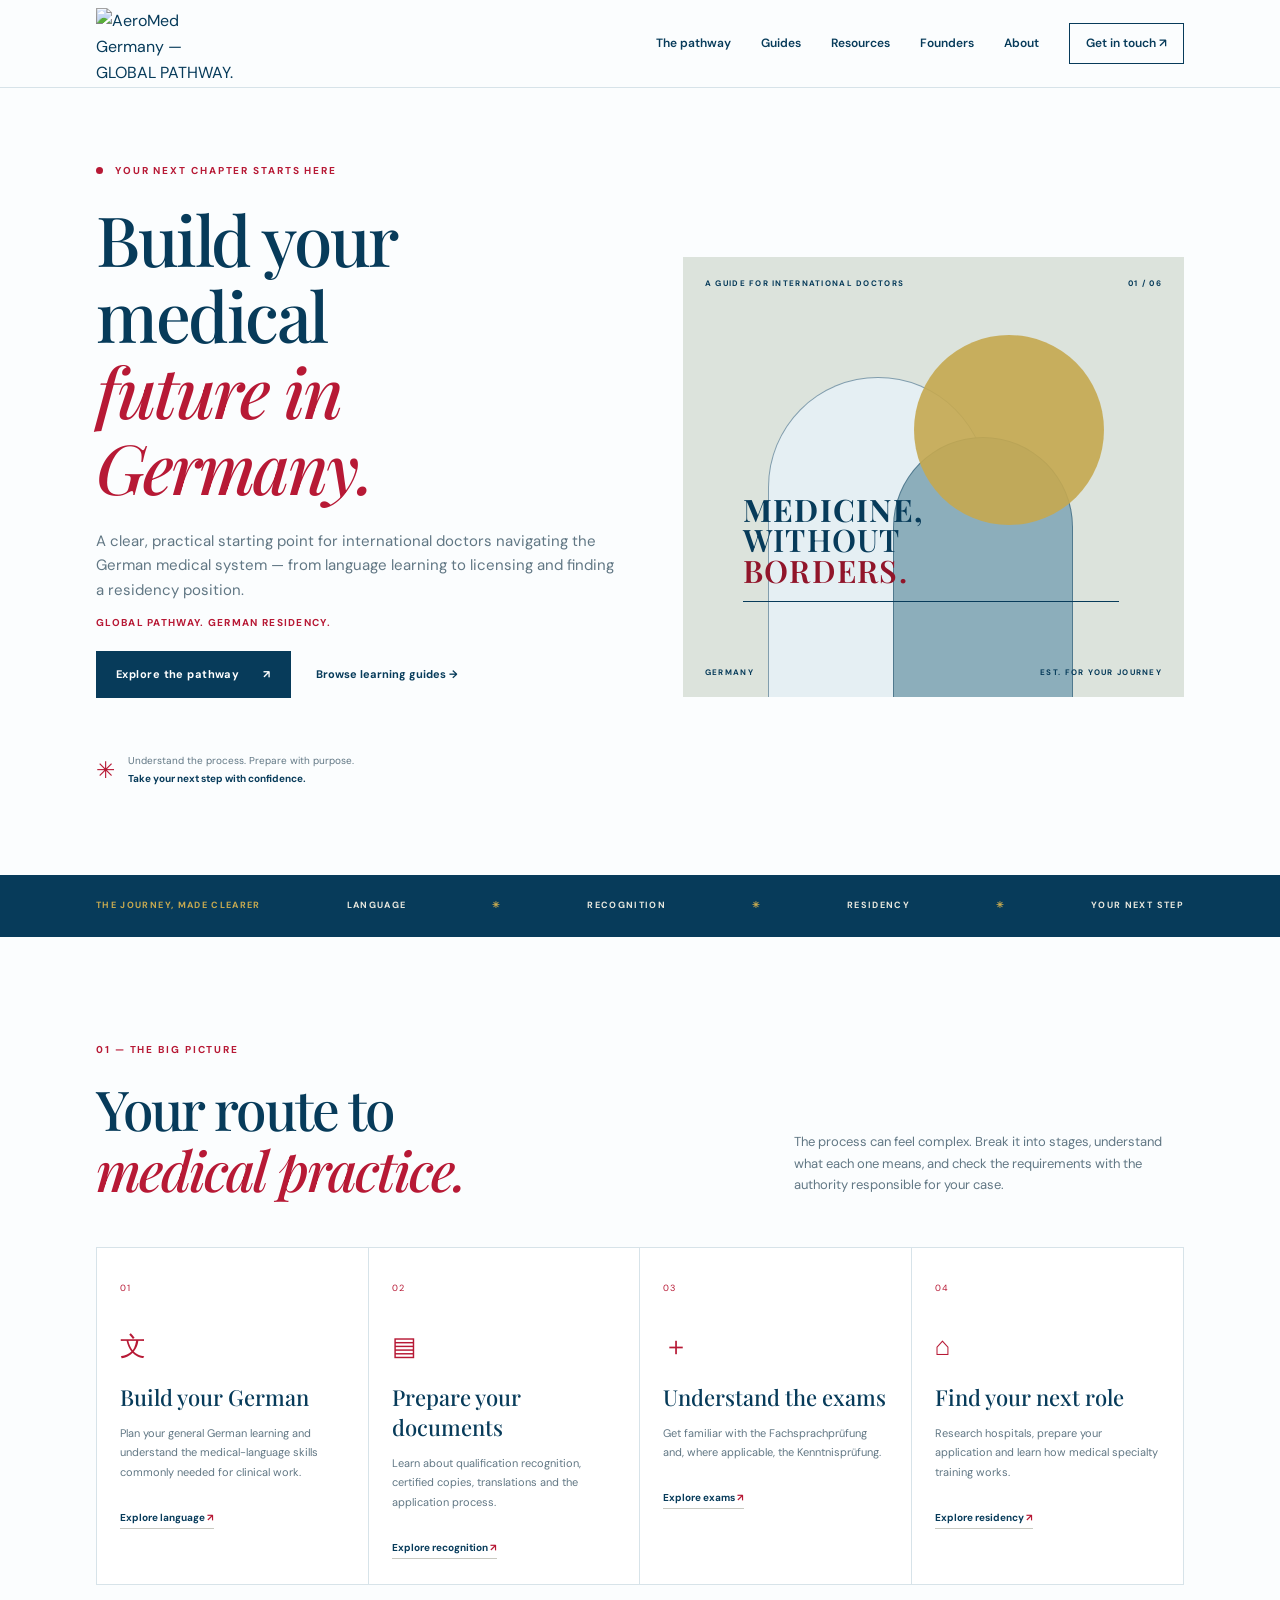
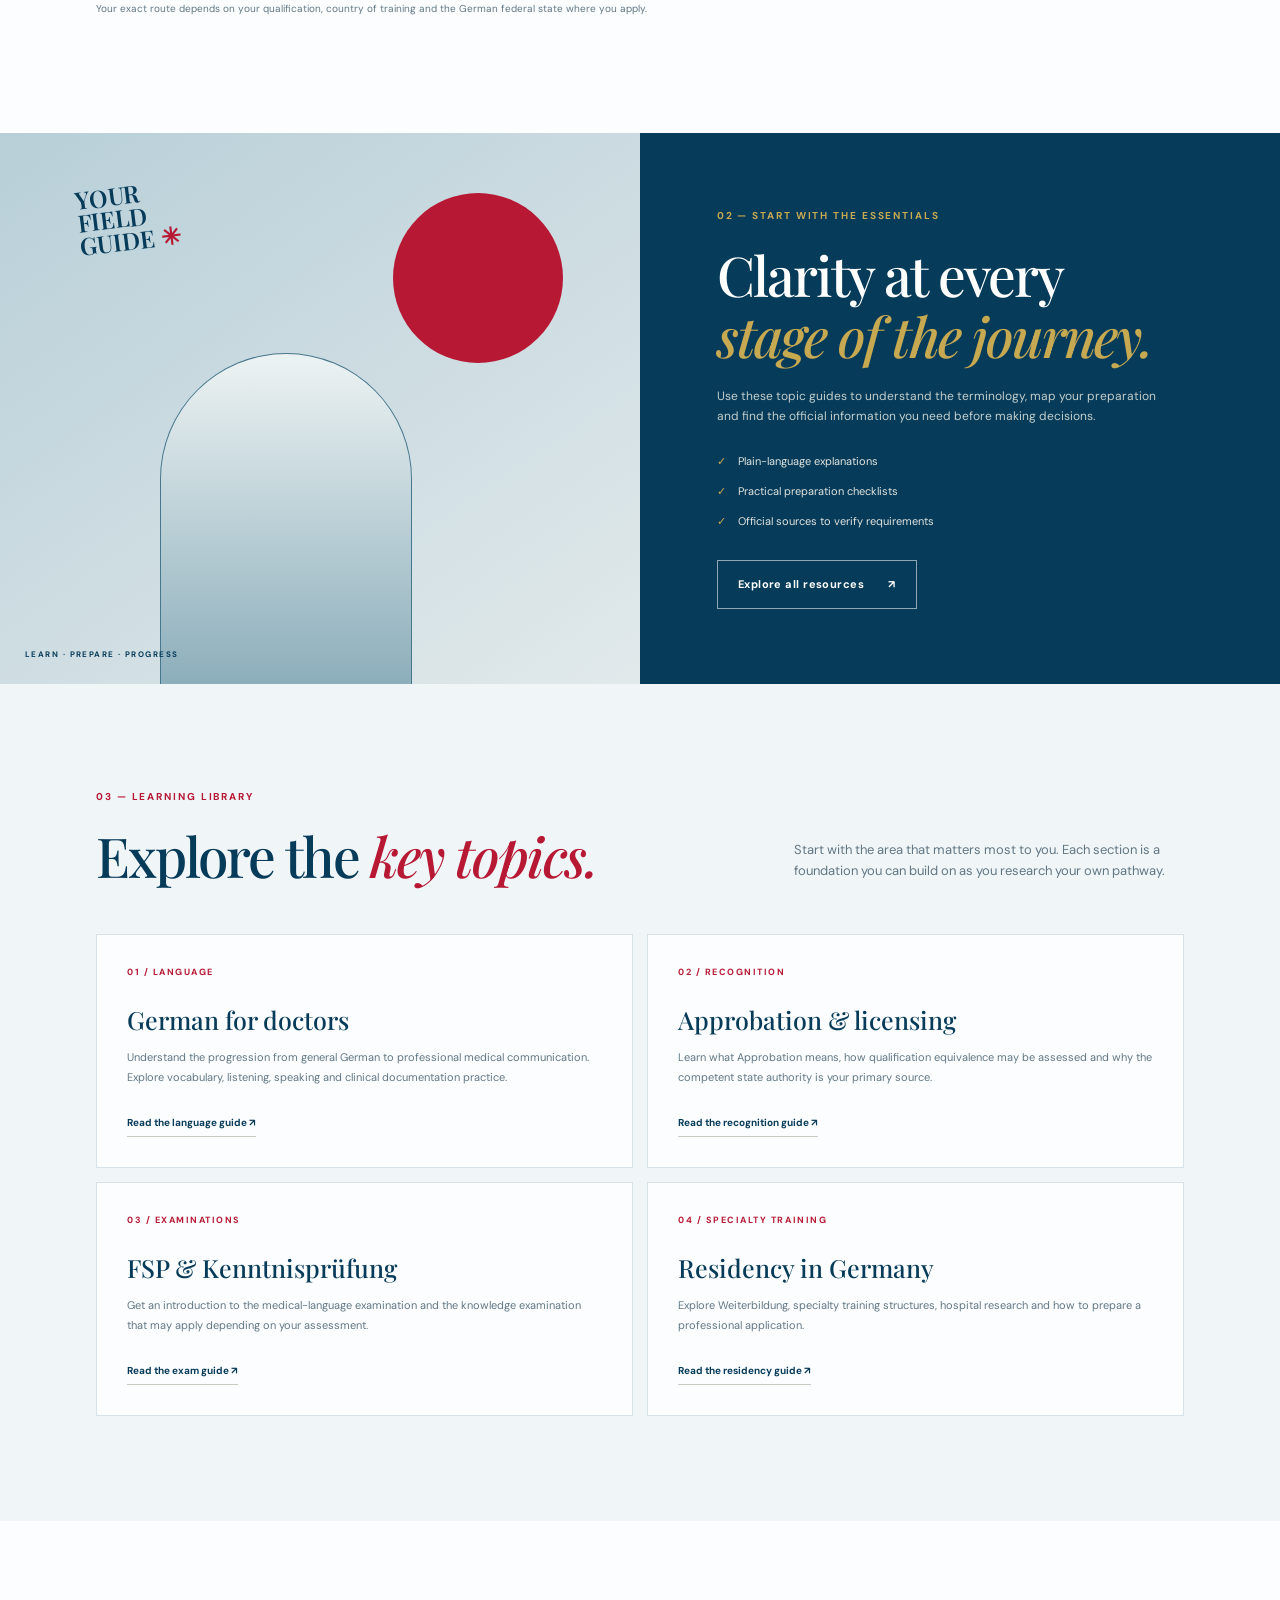
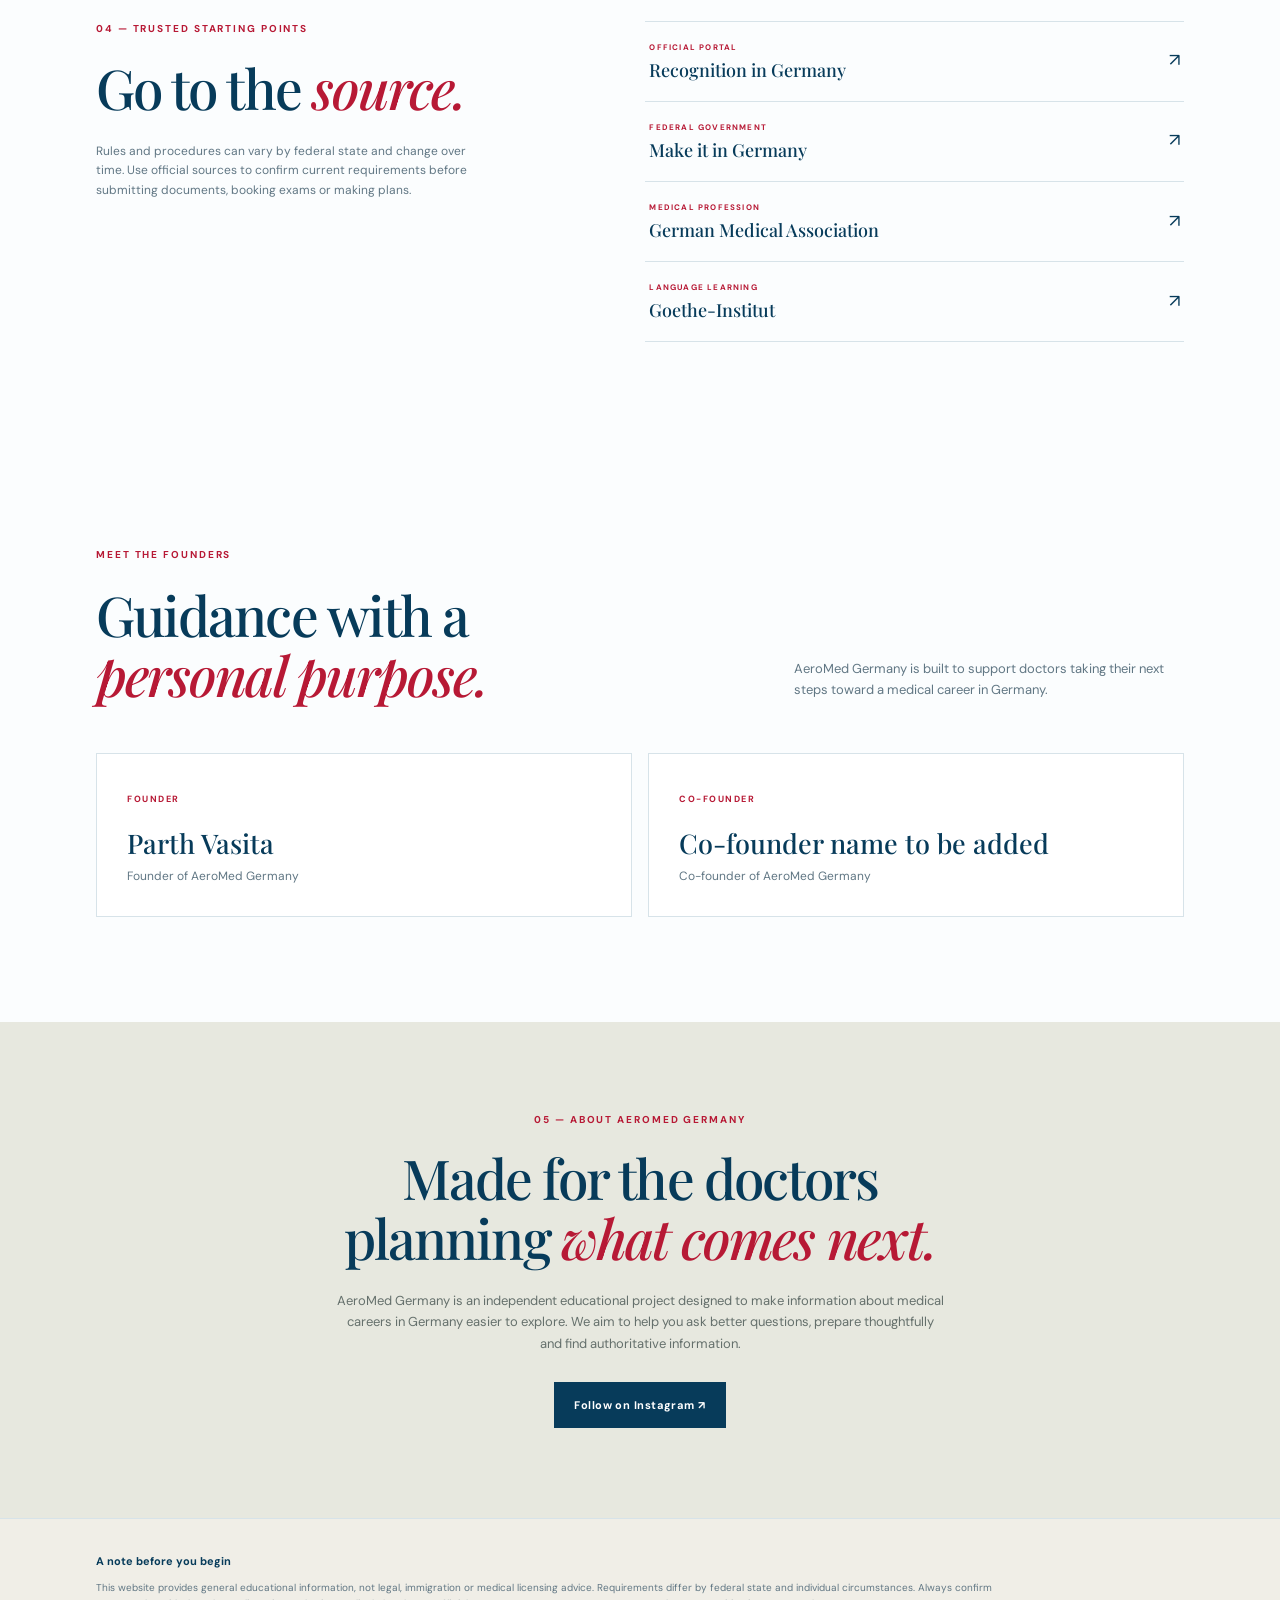
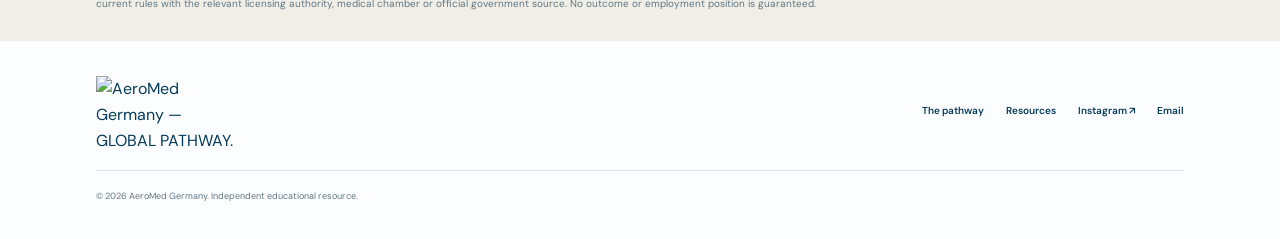
==== index.html @ 6a1898e4 "Add files via upload" ====
<!doctype html>
<html lang="en">
<head>
  <meta charset="utf-8">
  <meta name="viewport" content="width=device-width, initial-scale=1">
  <title>AeroMed Germany | Global Pathway. German Residency.</title>
  <meta name="description" content="AeroMed Germany supports international medical graduates exploring language learning, Approbation, exams and medical residency pathways in Germany.">
  <meta name="theme-color" content="#073b5a">
  <link rel="canonical" href="https://germanpg854.github.io/">
  
  <link rel="preconnect" href="https://fonts.googleapis.com">
  <link rel="preconnect" href="https://fonts.gstatic.com" crossorigin>
  <link href="https://fonts.googleapis.com/css2?family=DM+Sans:wght@400;500;600;700&family=Playfair+Display:wght@500;600;700&display=swap" rel="stylesheet">
  <link rel="stylesheet" href="styles.css">
<link rel="icon" href="assets/aeromed-germany-logo.png" type="image/png"></head>
<body>
  <a class="skip-link" href="#main">Skip to content</a>
  <header class="site-header">
    <a class="brand" href="index.html" aria-label="AeroMed Germany home">
      <img class="brand-logo" src="assets/aeromed-germany-logo.png" alt="AeroMed Germany — GLOBAL PATHWAY. GERMAN RESIDENCY.">
    </a>
    <button class="menu-toggle" aria-label="Open navigation" aria-expanded="false">☰</button>
    <nav class="main-nav" aria-label="Main navigation">
      <a href="#pathway">The pathway</a><a href="#guides">Guides</a><a href="#resources">Resources</a><a href="#founders">Founders</a><a href="#about">About</a>
      <a class="nav-cta" href="mailto:germanpg854@gmail.com">Get in touch ↗</a>
    </nav>
  </header>

  <main id="main">
    <section class="hero">
      <div class="hero-copy">
        <p class="eyebrow"><span></span> YOUR NEXT CHAPTER STARTS HERE</p>
        <h1>Build your medical<br><em>future in Germany.</em></h1>
        <p class="hero-intro">A clear, practical starting point for international doctors navigating the German medical system — from language learning to licensing and finding a residency position.</p><p class="brand-tagline">GLOBAL PATHWAY. GERMAN RESIDENCY.</p>
        <div class="hero-actions"><a class="button button-dark" href="#pathway">Explore the pathway <span>↗</span></a><a class="text-link" href="#guides">Browse learning guides <span>→</span></a></div>
        <div class="hero-note"><span class="note-icon">✳</span><span>Understand the process. Prepare with purpose.<br><b>Take your next step with confidence.</b></span></div>
      </div>
      <div class="hero-art" aria-label="Abstract editorial illustration inspired by European architecture">
        <div class="art-top">A GUIDE FOR INTERNATIONAL DOCTORS <span>01 / 06</span></div>
        <div class="arch arch-one"></div><div class="arch arch-two"></div>
        <div class="art-sun"></div><div class="art-line"></div>
        <div class="art-caption"><b>MEDICINE,</b><br>WITHOUT<br><i>BORDERS.</i></div>
        <div class="art-bottom"><span>GERMANY</span><span>EST. FOR YOUR JOURNEY</span></div>
      </div>
    </section>

    <section class="trust-strip"><span>THE JOURNEY, MADE CLEARER</span><span>LANGUAGE</span><i>✳</i><span>RECOGNITION</span><i>✳</i><span>RESIDENCY</span><i>✳</i><span>YOUR NEXT STEP</span></section>

    <section class="section pathway-section" id="pathway">
      <div class="section-heading"><div><p class="eyebrow">01 — THE BIG PICTURE</p><h2>Your route to<br><em>medical practice.</em></h2></div><p class="section-summary">The process can feel complex. Break it into stages, understand what each one means, and check the requirements with the authority responsible for your case.</p></div>
      <div class="pathway-grid">
        <article class="path-card"><span class="card-number">01</span><div class="card-icon">文</div><h3>Build your German</h3><p>Plan your general German learning and understand the medical-language skills commonly needed for clinical work.</p><a href="language.html">Explore language <span>↗</span></a></article>
        <article class="path-card"><span class="card-number">02</span><div class="card-icon">▤</div><h3>Prepare your documents</h3><p>Learn about qualification recognition, certified copies, translations and the application process.</p><a href="approbation.html">Explore recognition <span>↗</span></a></article>
        <article class="path-card"><span class="card-number">03</span><div class="card-icon">＋</div><h3>Understand the exams</h3><p>Get familiar with the Fachsprachprüfung and, where applicable, the Kenntnisprüfung.</p><a href="exams.html">Explore exams <span>↗</span></a></article>
        <article class="path-card"><span class="card-number">04</span><div class="card-icon">⌂</div><h3>Find your next role</h3><p>Research hospitals, prepare your application and learn how medical specialty training works.</p><a href="residency.html">Explore residency <span>↗</span></a></article>
      </div>
      <p class="small-print">Your exact route depends on your qualification, country of training and the German federal state where you apply.</p>
    </section>

    <section class="feature-section" id="guides">
      <div class="feature-image"><div class="feature-stamp">YOUR<br>FIELD<br>GUIDE <span>✳</span></div><div class="feature-image-label">LEARN · PREPARE · PROGRESS</div></div>
      <div class="feature-copy"><p class="eyebrow">02 — START WITH THE ESSENTIALS</p><h2>Clarity at every<br><em>stage of the journey.</em></h2><p>Use these topic guides to understand the terminology, map your preparation and find the official information you need before making decisions.</p><ul class="check-list"><li>Plain-language explanations</li><li>Practical preparation checklists</li><li>Official sources to verify requirements</li></ul><a class="button button-light" href="#resources">Explore all resources <span>↗</span></a></div>
    </section>

    <section class="section topic-section">
      <div class="section-heading"><div><p class="eyebrow">03 — LEARNING LIBRARY</p><h2>Explore the <em>key topics.</em></h2></div><p class="section-summary">Start with the area that matters most to you. Each section is a foundation you can build on as you research your own pathway.</p></div>
      <div class="topic-grid">
        <article class="topic-card" ><div class="topic-meta">01 / LANGUAGE</div><h3>German for doctors</h3><p>Understand the progression from general German to professional medical communication. Explore vocabulary, listening, speaking and clinical documentation practice.</p><a href="language.html">Read the language guide ↗</a></article>
        <article class="topic-card" ><div class="topic-meta">02 / RECOGNITION</div><h3>Approbation & licensing</h3><p>Learn what Approbation means, how qualification equivalence may be assessed and why the competent state authority is your primary source.</p><a href="approbation.html">Read the recognition guide ↗</a></article>
        <article class="topic-card" ><div class="topic-meta">03 / EXAMINATIONS</div><h3>FSP & Kenntnisprüfung</h3><p>Get an introduction to the medical-language examination and the knowledge examination that may apply depending on your assessment.</p><a href="exams.html">Read the exam guide ↗</a></article>
        <article class="topic-card" ><div class="topic-meta">04 / SPECIALTY TRAINING</div><h3>Residency in Germany</h3><p>Explore Weiterbildung, specialty training structures, hospital research and how to prepare a professional application.</p><a href="residency.html">Read the residency guide ↗</a></article>
      </div>
    </section>

    <section class="official-section" id="resources">
      <div class="official-copy"><p class="eyebrow">04 — TRUSTED STARTING POINTS</p><h2>Go to the <em>source.</em></h2><p>Rules and procedures can vary by federal state and change over time. Use official sources to confirm current requirements before submitting documents, booking exams or making plans.</p></div>
      <div class="resource-list">
        <a href="https://www.anerkennung-in-deutschland.de/html/en/" target="_blank" rel="noopener"><span><small>OFFICIAL PORTAL</small><b>Recognition in Germany</b></span><span>↗</span></a>
        <a href="https://www.make-it-in-germany.com/en/" target="_blank" rel="noopener"><span><small>FEDERAL GOVERNMENT</small><b>Make it in Germany</b></span><span>↗</span></a>
        <a href="https://www.bundesaerztekammer.de/" target="_blank" rel="noopener"><span><small>MEDICAL PROFESSION</small><b>German Medical Association</b></span><span>↗</span></a>
        <a href="https://www.goethe.de/en/" target="_blank" rel="noopener"><span><small>LANGUAGE LEARNING</small><b>Goethe-Institut</b></span><span>↗</span></a>
      </div>
    </section>

    <section class="founders-section section" id="founders">
      <div class="section-heading"><div><p class="eyebrow">MEET THE FOUNDERS</p><h2>Guidance with a<br><em>personal purpose.</em></h2></div><p class="section-summary">AeroMed Germany is built to support doctors taking their next steps toward a medical career in Germany.</p></div>
      <div class="founder-grid">
        <article class="founder-card"><span class="founder-role">FOUNDER</span><h3>Parth Vasita</h3><p>Founder of AeroMed Germany</p></article>
        <article class="founder-card"><span class="founder-role">CO-FOUNDER</span><h3>Co-founder name to be added</h3><p><!-- Update the name above when ready. -->Co-founder of AeroMed Germany</p></article>
      </div>
    </section>
    <section class="about-section" id="about"><p class="eyebrow">05 — ABOUT AEROMED GERMANY</p><h2>Made for the doctors<br>planning <em>what comes next.</em></h2><p>AeroMed Germany is an independent educational project designed to make information about medical careers in Germany easier to explore. We aim to help you ask better questions, prepare thoughtfully and find authoritative information.</p><a class="button button-dark" href="https://www.instagram.com/germanpg854/" target="_blank" rel="noopener">Follow on Instagram ↗</a></section>

    <section class="disclaimer"><b>A note before you begin</b><p>This website provides general educational information, not legal, immigration or medical licensing advice. Requirements differ by federal state and individual circumstances. Always confirm current rules with the relevant licensing authority, medical chamber or official government source. No outcome or employment position is guaranteed.</p></section>
  </main>

  <footer class="site-footer"><a class="brand footer-brand" href="index.html"><img class="brand-logo" src="assets/aeromed-germany-logo.png" alt="AeroMed Germany — GLOBAL PATHWAY. GERMAN RESIDENCY."></a><div class="footer-links"><a href="#pathway">The pathway</a><a href="#resources">Resources</a><a href="https://www.instagram.com/germanpg854/" target="_blank" rel="noopener">Instagram ↗</a><a href="mailto:germanpg854@gmail.com">Email</a></div><p>© <span id="year"></span> AeroMed Germany. Independent educational resource.</p></footer>
  <script src="script.js"></script>
</body>
</html>
---- styles.css ----
:root{--ink:#073b5a;--muted:#617784;--cream:#f0f5f7;--paper:#fbfdfe;--line:#d7e3e9;--accent:#b71935;--serif:"Playfair Display",Georgia,serif;--sans:"DM Sans",Arial,sans-serif}*{box-sizing:border-box}html{scroll-behavior:smooth;scroll-padding-top:90px}body{margin:0;background:var(--paper);color:var(--ink);font-family:var(--sans);line-height:1.65}a{color:inherit}.skip-link{position:absolute;left:-999px;top:0;background:white;padding:10px;z-index:100}.skip-link:focus{left:10px}.site-header{height:88px;padding:0 7.5%;display:flex;align-items:center;justify-content:space-between;border-bottom:1px solid var(--line);background:rgba(251,253,254,.96);position:sticky;top:0;z-index:20;backdrop-filter:blur(12px)}.brand{display:flex;align-items:center;gap:11px;text-decoration:none}.brand-logo{display:block;width:142px;height:72px;object-fit:contain}.brand-tagline{margin:-18px 0 20px;color:var(--accent);font-size:10px;font-weight:700;letter-spacing:.13em}.brand-mark{width:38px;height:38px;border:1px solid var(--ink);display:grid;place-items:center;font:600 21px var(--serif)}.brand-mark span{color:var(--accent)}.brand-name{font-size:15px;font-weight:700;letter-spacing:.06em}.brand-name>span{color:var(--accent)}.brand-name small{display:block;font-size:8px;letter-spacing:.2em;color:var(--muted);font-weight:600}.main-nav{display:flex;align-items:center;gap:30px}.main-nav a,.footer-links a{text-decoration:none;font-size:12px;font-weight:600}.main-nav a:hover,.footer-links a:hover{color:var(--accent)}.main-nav .nav-cta{border:1px solid var(--ink);padding:10px 16px}.menu-toggle{display:none;background:none;border:0;font-size:25px;color:var(--ink)}.hero{padding:75px 7.5% 84px;display:grid;grid-template-columns:1.02fr .98fr;gap:6%;align-items:center;min-height:600px}.eyebrow{font-size:10px;font-weight:700;letter-spacing:.19em;color:var(--accent);margin:0 0 20px}.eyebrow span{display:inline-block;width:7px;height:7px;border-radius:50%;background:var(--accent);margin-right:8px}.hero h1,.section h2,.feature-copy h2,.official-copy h2,.about-section h2{font:500 clamp(43px,5.4vw,70px)/1.1 var(--serif);letter-spacing:-.035em;margin:0}.hero h1 em,.section h2 em,.feature-copy h2 em,.official-copy h2 em,.about-section h2 em{color:var(--accent);font-weight:500}.hero-intro{max-width:530px;color:var(--muted);font-size:15px;margin:25px 0 30px}.hero-actions{display:flex;align-items:center;gap:25px;flex-wrap:wrap}.button{display:inline-flex;gap:24px;align-items:center;text-decoration:none;padding:14px 20px;font-size:11px;font-weight:700;letter-spacing:.04em}.button-dark{background:var(--ink);color:white}.button-dark:hover{background:#294443}.button-light{border:1px solid rgba(255,255,255,.55);color:white}.text-link{font-size:11px;font-weight:700;text-decoration:none}.hero-note{display:flex;gap:13px;align-items:center;margin-top:52px;color:var(--muted);font-size:10px;line-height:1.8}.hero-note b{color:var(--ink)}.note-icon{font-size:23px;color:var(--accent)}.hero-art{height:440px;position:relative;overflow:hidden;background:#dce3dc;color:var(--ink);padding:20px}.art-top,.art-bottom{position:absolute;left:22px;right:22px;display:flex;justify-content:space-between;font-size:8px;font-weight:700;letter-spacing:.16em;z-index:4}.art-top{top:20px}.art-bottom{bottom:18px}.art-sun{position:absolute;width:190px;height:190px;border-radius:50%;background:#c6a950;top:78px;right:16%;opacity:.9}.arch{position:absolute;bottom:0;border:1px solid rgba(7,59,90,.45);border-bottom:0;border-radius:120px 120px 0 0}.arch-one{height:320px;width:220px;left:17%;background:#e5eff3}.arch-two{height:260px;width:180px;left:42%;background:#8caebb}.art-line{position:absolute;height:1px;background:var(--ink);width:75%;bottom:95px;left:12%}.art-caption{position:absolute;left:12%;bottom:112px;font:600 31px/.98 var(--serif);letter-spacing:.04em;z-index:3}.art-caption i{color:#91152a;font-style:normal}.trust-strip{background:var(--ink);color:#e8e8df;min-height:62px;padding:0 7.5%;display:flex;align-items:center;justify-content:space-between;gap:15px;font-size:9px;letter-spacing:.15em;font-weight:700}.trust-strip span:first-child{color:#c6a950}.trust-strip i{color:#c6a950;font-style:normal}.section{padding:105px 7.5%}.section-heading{display:flex;justify-content:space-between;align-items:end;gap:40px;margin-bottom:48px}.section h2,.feature-copy h2,.official-copy h2,.about-section h2{font-size:clamp(38px,4.3vw,55px)}.section-summary{max-width:390px;color:var(--muted);font-size:13px;margin:0 0 4px}.pathway-grid{display:grid;grid-template-columns:repeat(4,1fr);border:1px solid var(--line)}.path-card{min-height:290px;padding:25px 23px;border-right:1px solid var(--line);position:relative;background:#fff}.path-card:last-child{border:0}.card-number{font-size:9px;letter-spacing:.15em;color:var(--accent)}.card-icon{font-size:26px;margin:25px 0 14px;color:var(--accent)}.path-card h3,.topic-card h3{font:500 22px var(--serif);margin:0 0 12px}.path-card p,.topic-card p{font-size:11px;color:var(--muted);line-height:1.8;margin:0 0 20px}.path-card a,.topic-card a{font-size:10px;font-weight:700;text-decoration:none;border-bottom:1px solid #c9c9c1;padding-bottom:4px}.path-card a span{color:var(--accent)}.small-print{font-size:10px;color:var(--muted);margin-top:16px}.feature-section{display:grid;grid-template-columns:1fr 1fr;background:var(--ink);color:white;min-height:480px}.feature-image{position:relative;min-height:430px;background:linear-gradient(145deg,#b8cfd8,#e1e9eb);overflow:hidden}.feature-image:before{content:"";position:absolute;width:250px;height:330px;border:1px solid #47778d;border-bottom:0;border-radius:140px 140px 0 0;bottom:0;left:25%;background:linear-gradient(180deg,#edf3f3,#8caebb)}.feature-image:after{content:"";position:absolute;width:170px;height:170px;border-radius:50%;background:#b71935;right:12%;top:60px}.feature-stamp{position:absolute;z-index:2;top:50px;left:12%;font:600 24px/.95 var(--serif);color:var(--ink);transform:rotate(-7deg)}.feature-stamp span{color:var(--accent)}.feature-image-label{position:absolute;z-index:3;bottom:22px;left:25px;color:var(--ink);font-size:8px;letter-spacing:.18em;font-weight:700}.feature-copy{padding:75px 12%;align-self:center}.feature-copy .eyebrow{color:#c6a950}.feature-copy h2 em{color:#c6a950}.feature-copy>p:not(.eyebrow){font-size:12px;color:#c3ceca;max-width:440px;margin:22px 0}.check-list{padding:0;list-style:none;margin:25px 0 30px}.check-list li{font-size:11px;color:#e1e5df;margin:12px 0}.check-list li:before{content:"✓";color:#c6a950;margin-right:12px}.topic-section{background:var(--cream)}.topic-grid{display:grid;grid-template-columns:repeat(2,1fr);gap:14px}.topic-card{padding:30px;background:var(--paper);border:1px solid var(--line);min-height:220px}.topic-meta{font-size:9px;color:var(--accent);letter-spacing:.17em;font-weight:700;margin-bottom:24px}.topic-card h3{font-size:25px}.topic-card p{max-width:520px}.topic-card a{display:inline-block;margin-top:4px}.official-section{padding:100px 7.5%;display:grid;grid-template-columns:.9fr 1.1fr;gap:10%;align-items:start}.official-copy>p:not(.eyebrow){font-size:12px;color:var(--muted);max-width:400px;margin-top:24px}.resource-list{border-top:1px solid var(--line)}.resource-list a{display:flex;justify-content:space-between;align-items:center;padding:19px 4px;border-bottom:1px solid var(--line);text-decoration:none}.resource-list a>span:first-child{display:flex;flex-direction:column;gap:4px}.resource-list small{font-size:8px;letter-spacing:.15em;color:var(--accent);font-weight:700}.resource-list b{font:500 18px var(--serif)}.resource-list a>span:last-child{font-size:18px}.about-section{background:#e7e8df;text-align:center;padding:90px 20px}.about-section .eyebrow{margin-bottom:18px}.about-section>p:not(.eyebrow){max-width:610px;margin:22px auto 28px;color:#65706c;font-size:13px}.disclaimer{padding:28px 7.5%;background:#f0eee7;border-top:1px solid var(--line)}.disclaimer b{font-size:11px}.disclaimer p{font-size:10px;color:var(--muted);max-width:900px;margin:6px 0 0}.site-footer{padding:35px 7.5%;display:grid;grid-template-columns:1fr auto;gap:22px;align-items:center}.footer-brand{width:max-content}.footer-links{display:flex;gap:22px}.footer-links a{font-size:10px}.site-footer>p{grid-column:1/-1;font-size:9px;color:var(--muted);margin:0;border-top:1px solid var(--line);padding-top:18px}
@media(max-width:900px){.site-header{padding:0 5%}.main-nav{gap:16px}.hero{padding:60px 5%;gap:4%}.hero-art{height:390px}.section,.official-section{padding:75px 5%}.pathway-grid{grid-template-columns:repeat(2,1fr)}.path-card:nth-child(2){border-right:0}.path-card:nth-child(-n+2){border-bottom:1px solid var(--line)}.feature-copy{padding:60px 9%}.trust-strip{padding:0 5%;font-size:8px}}
@media(max-width:650px){.site-header{height:72px}.menu-toggle{display:block}.main-nav{display:none;position:absolute;top:71px;left:0;right:0;padding:20px 6%;background:var(--paper);border-bottom:1px solid var(--line);flex-direction:column;align-items:flex-start;gap:18px}.main-nav.open{display:flex}.hero{grid-template-columns:1fr;padding:58px 6% 55px;gap:42px}.hero h1{font-size:49px}.hero-art{height:350px}.trust-strip{flex-wrap:wrap;justify-content:center;padding:15px 5%;gap:9px 14px}.trust-strip span:first-child{width:100%;text-align:center}.section{padding:72px 6%}.section-heading{display:block;margin-bottom:32px}.section-summary{margin-top:20px}.pathway-grid{grid-template-columns:1fr}.path-card{border-right:0;border-bottom:1px solid var(--line);min-height:250px}.path-card:nth-child(2){border-bottom:1px solid var(--line)}.path-card:last-child{border-bottom:0}.feature-section{grid-template-columns:1fr}.feature-image{min-height:330px}.feature-copy{padding:55px 7%}.topic-grid{grid-template-columns:1fr}.official-section{grid-template-columns:1fr;gap:35px;padding:75px 6%}.about-section{padding:75px 7%}.site-footer{grid-template-columns:1fr;padding:30px 6%}.footer-links{flex-wrap:wrap;gap:14px 20px}.site-footer>p{grid-column:auto}}
@media(prefers-reduced-motion:reduce){html{scroll-behavior:auto}}

.article-hero{padding:95px 12% 75px;background:var(--cream);border-bottom:1px solid var(--line)}.article-hero h1{font:500 clamp(42px,5.5vw,68px)/1.1 var(--serif);letter-spacing:-.035em;margin:0;max-width:850px}.article-hero h1 em{color:var(--accent);font-weight:500}.article-intro{max-width:720px;color:var(--muted);font-size:15px;margin:25px 0}.article-body{padding:75px 12%;display:grid;grid-template-columns:190px 1fr;gap:8%}.article-aside{position:sticky;top:115px;align-self:start;display:flex;flex-direction:column;gap:13px}.article-aside b{font-size:9px;letter-spacing:.16em;color:var(--accent);margin-bottom:5px}.article-aside a{font-size:10px;text-decoration:none;color:var(--muted)}.article-aside a:hover{color:var(--accent)}.article-content section{margin-bottom:48px;scroll-margin-top:110px}.article-content h2{font:500 30px/1.2 var(--serif);margin:0 0 14px}.article-content section>p:not(.topic-meta){font-size:13px;color:var(--muted);line-height:1.95;margin:0}.article-callout{padding:22px;background:var(--cream);border-left:3px solid var(--accent)}.article-callout b{font:500 20px var(--serif)}.article-callout p{margin-top:8px!important}.article-links{display:flex;flex-wrap:wrap;gap:12px}.article-links a{font-size:11px;text-decoration:none;border:1px solid var(--line);padding:12px 15px}.article-links a:hover{border-color:var(--accent)}@media(max-width:650px){.article-hero{padding:65px 6%}.article-body{padding:55px 6%;grid-template-columns:1fr;gap:35px}.article-aside{position:static;flex-direction:row;flex-wrap:wrap}.article-aside b{width:100%}.article-content h2{font-size:26px}}


.founders-section{background:var(--paper)}.founder-grid{display:grid;grid-template-columns:repeat(2,minmax(0,1fr));gap:16px}.founder-card{padding:30px;border:1px solid var(--line);background:#fff;min-height:160px}.founder-role{font-size:9px;letter-spacing:.17em;font-weight:700;color:var(--accent)}.founder-card h3{font:500 27px/1.2 var(--serif);color:var(--ink);margin:17px 0 7px}.founder-card p{font-size:12px;color:var(--muted);margin:0}@media(max-width:650px){.founder-grid{grid-template-columns:1fr}.founder-card{padding:24px}}
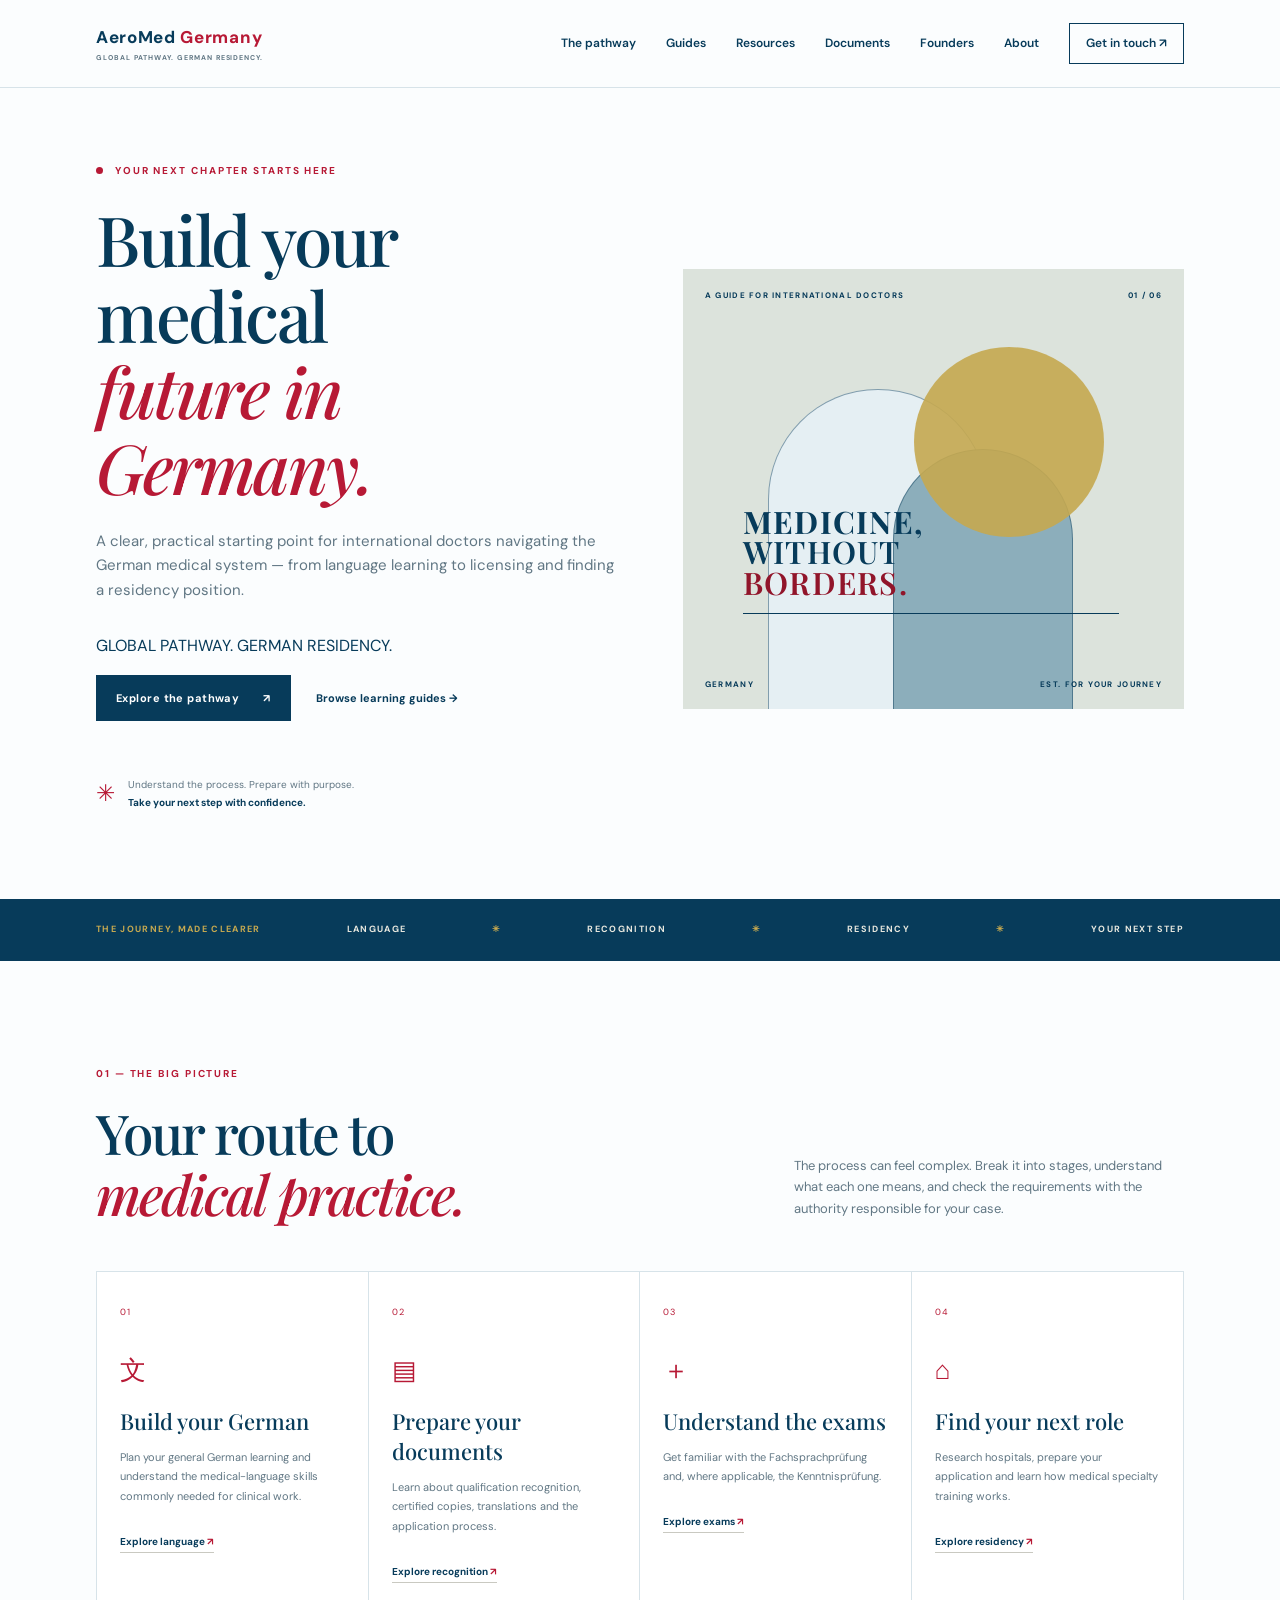
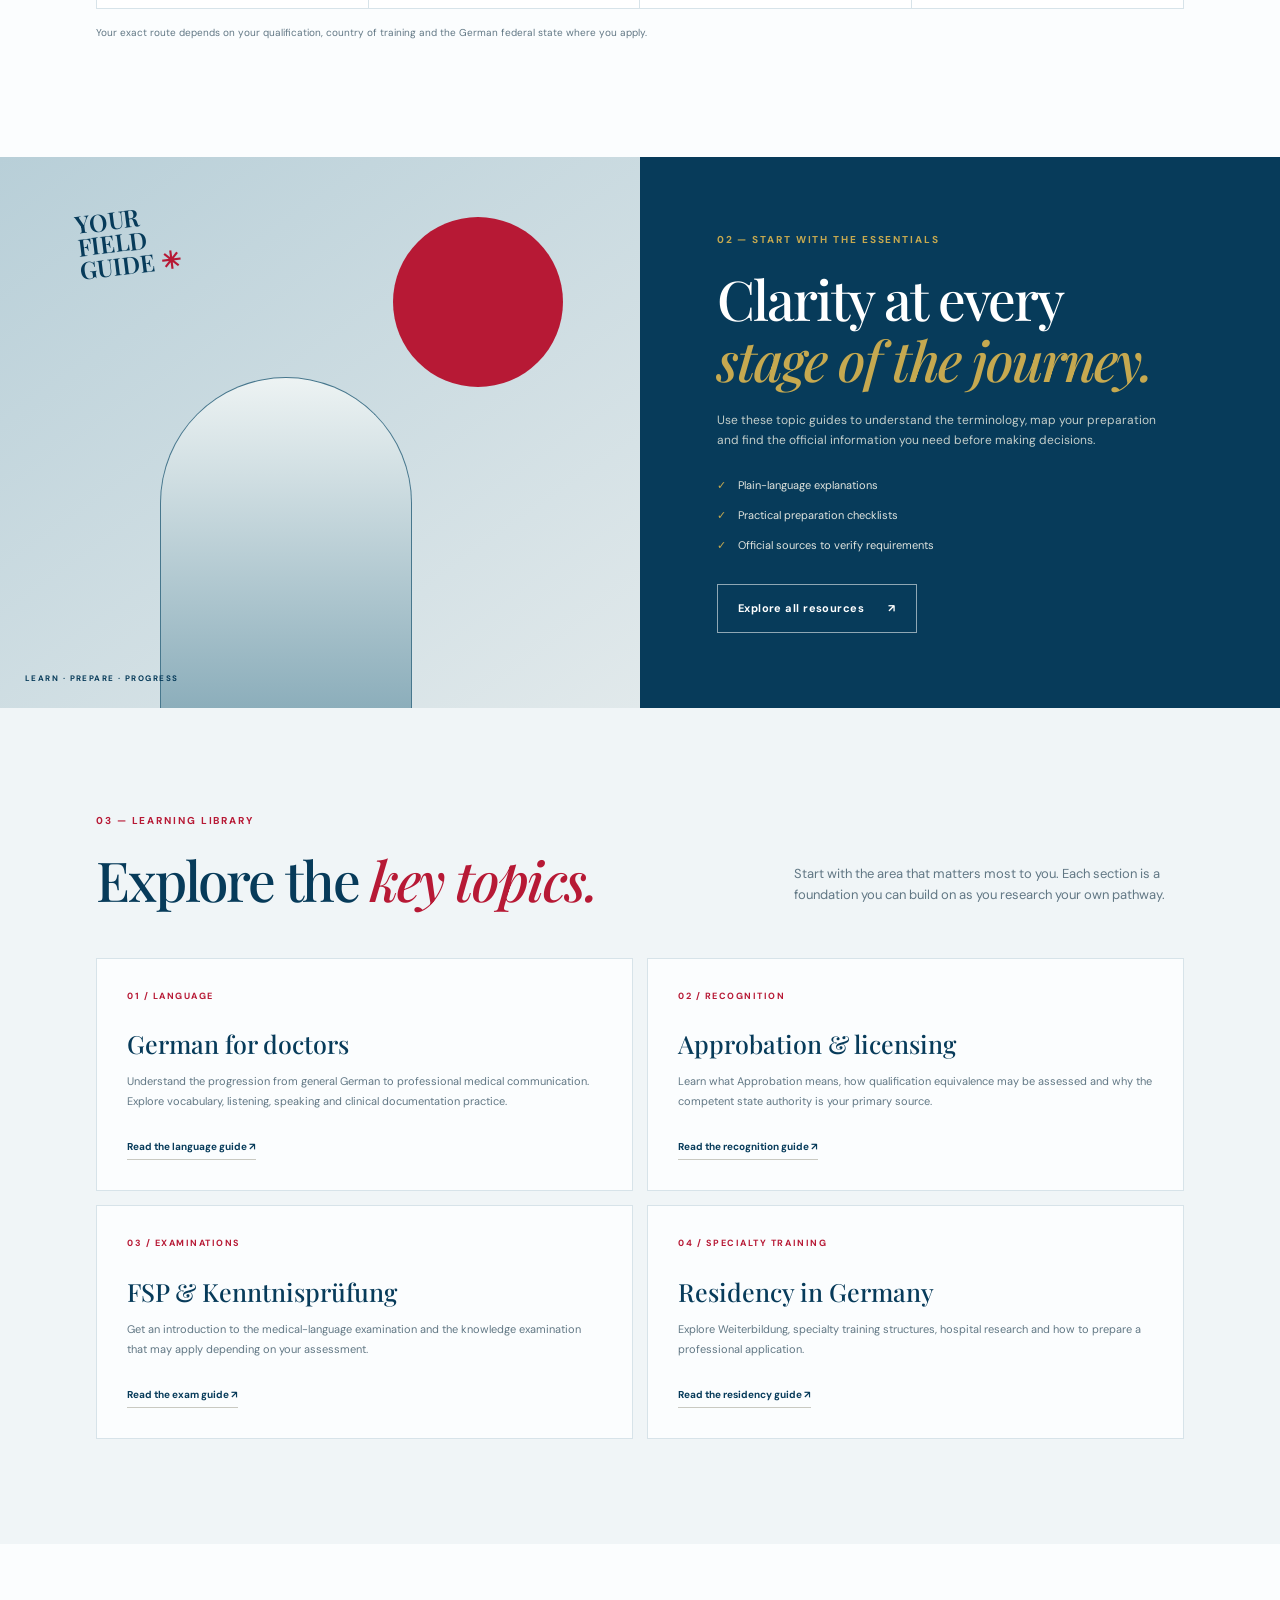
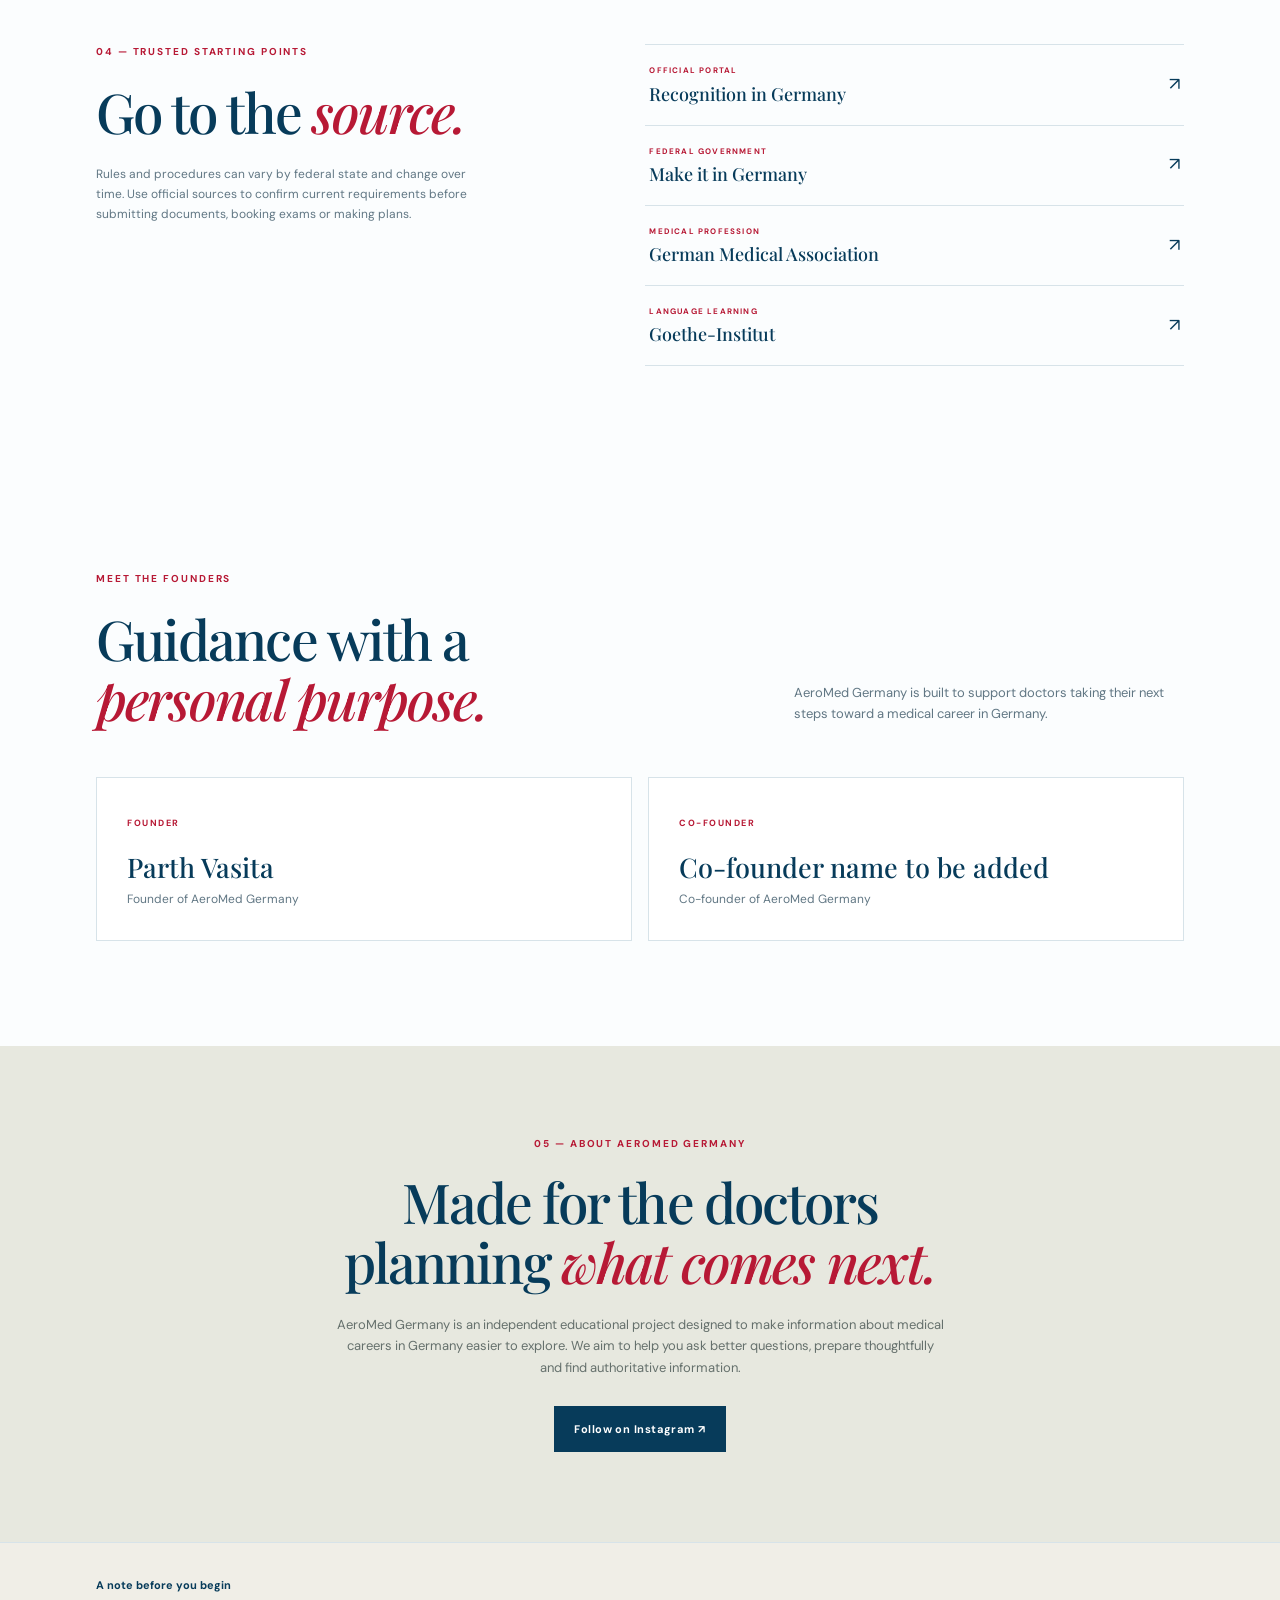
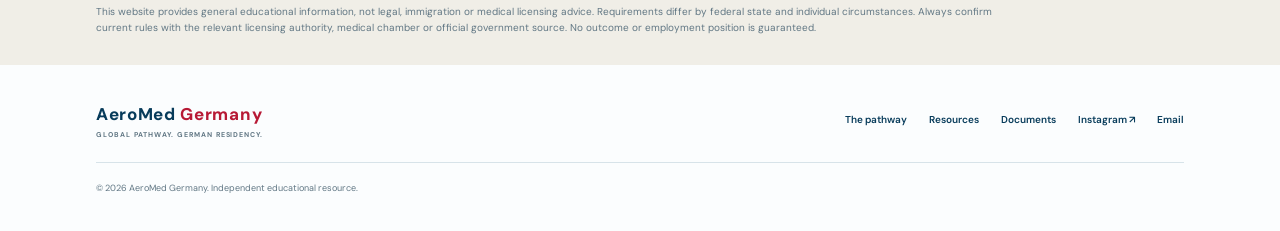
==== commit 41d08e8a: "Add files via upload" ====
--- a/index.html
+++ b/index.html
@@ -12,16 +12,16 @@
   <link rel="preconnect" href="https://fonts.gstatic.com" crossorigin>
   <link href="https://fonts.googleapis.com/css2?family=DM+Sans:wght@400;500;600;700&family=Playfair+Display:wght@500;600;700&display=swap" rel="stylesheet">
   <link rel="stylesheet" href="styles.css">
-<link rel="icon" href="assets/aeromed-germany-logo.png" type="image/png"></head>
+</head>
 <body>
   <a class="skip-link" href="#main">Skip to content</a>
   <header class="site-header">
     <a class="brand" href="index.html" aria-label="AeroMed Germany home">
-      <img class="brand-logo" src="assets/aeromed-germany-logo.png" alt="AeroMed Germany — GLOBAL PATHWAY. GERMAN RESIDENCY.">
+      <span class="brand-name">AeroMed <span>Germany</span><small>GLOBAL PATHWAY. GERMAN RESIDENCY.</small></span>
     </a>
     <button class="menu-toggle" aria-label="Open navigation" aria-expanded="false">☰</button>
     <nav class="main-nav" aria-label="Main navigation">
-      <a href="#pathway">The pathway</a><a href="#guides">Guides</a><a href="#resources">Resources</a><a href="#founders">Founders</a><a href="#about">About</a>
+      <a href="#pathway">The pathway</a><a href="#guides">Guides</a><a href="#resources">Resources</a><a href="documents.html">Documents</a><a href="#founders">Founders</a><a href="#about">About</a>
       <a class="nav-cta" href="mailto:germanpg854@gmail.com">Get in touch ↗</a>
     </nav>
   </header>
@@ -94,7 +94,7 @@
     <section class="disclaimer"><b>A note before you begin</b><p>This website provides general educational information, not legal, immigration or medical licensing advice. Requirements differ by federal state and individual circumstances. Always confirm current rules with the relevant licensing authority, medical chamber or official government source. No outcome or employment position is guaranteed.</p></section>
   </main>
 
-  <footer class="site-footer"><a class="brand footer-brand" href="index.html"><img class="brand-logo" src="assets/aeromed-germany-logo.png" alt="AeroMed Germany — GLOBAL PATHWAY. GERMAN RESIDENCY."></a><div class="footer-links"><a href="#pathway">The pathway</a><a href="#resources">Resources</a><a href="https://www.instagram.com/germanpg854/" target="_blank" rel="noopener">Instagram ↗</a><a href="mailto:germanpg854@gmail.com">Email</a></div><p>© <span id="year"></span> AeroMed Germany. Independent educational resource.</p></footer>
+  <footer class="site-footer"><a class="brand footer-brand" href="index.html"><span class="brand-name">AeroMed <span>Germany</span><small>GLOBAL PATHWAY. GERMAN RESIDENCY.</small></span></a><div class="footer-links"><a href="#pathway">The pathway</a><a href="#resources">Resources</a><a href="documents.html">Documents</a><a href="https://www.instagram.com/germanpg854/" target="_blank" rel="noopener">Instagram ↗</a><a href="mailto:germanpg854@gmail.com">Email</a></div><p>© <span id="year"></span> AeroMed Germany. Independent educational resource.</p></footer>
   <script src="script.js"></script>
 </body>
 </html>
--- a/styles.css
+++ b/styles.css
@@ -1,4 +1,4 @@
-:root{--ink:#073b5a;--muted:#617784;--cream:#f0f5f7;--paper:#fbfdfe;--line:#d7e3e9;--accent:#b71935;--serif:"Playfair Display",Georgia,serif;--sans:"DM Sans",Arial,sans-serif}*{box-sizing:border-box}html{scroll-behavior:smooth;scroll-padding-top:90px}body{margin:0;background:var(--paper);color:var(--ink);font-family:var(--sans);line-height:1.65}a{color:inherit}.skip-link{position:absolute;left:-999px;top:0;background:white;padding:10px;z-index:100}.skip-link:focus{left:10px}.site-header{height:88px;padding:0 7.5%;display:flex;align-items:center;justify-content:space-between;border-bottom:1px solid var(--line);background:rgba(251,253,254,.96);position:sticky;top:0;z-index:20;backdrop-filter:blur(12px)}.brand{display:flex;align-items:center;gap:11px;text-decoration:none}.brand-logo{display:block;width:142px;height:72px;object-fit:contain}.brand-tagline{margin:-18px 0 20px;color:var(--accent);font-size:10px;font-weight:700;letter-spacing:.13em}.brand-mark{width:38px;height:38px;border:1px solid var(--ink);display:grid;place-items:center;font:600 21px var(--serif)}.brand-mark span{color:var(--accent)}.brand-name{font-size:15px;font-weight:700;letter-spacing:.06em}.brand-name>span{color:var(--accent)}.brand-name small{display:block;font-size:8px;letter-spacing:.2em;color:var(--muted);font-weight:600}.main-nav{display:flex;align-items:center;gap:30px}.main-nav a,.footer-links a{text-decoration:none;font-size:12px;font-weight:600}.main-nav a:hover,.footer-links a:hover{color:var(--accent)}.main-nav .nav-cta{border:1px solid var(--ink);padding:10px 16px}.menu-toggle{display:none;background:none;border:0;font-size:25px;color:var(--ink)}.hero{padding:75px 7.5% 84px;display:grid;grid-template-columns:1.02fr .98fr;gap:6%;align-items:center;min-height:600px}.eyebrow{font-size:10px;font-weight:700;letter-spacing:.19em;color:var(--accent);margin:0 0 20px}.eyebrow span{display:inline-block;width:7px;height:7px;border-radius:50%;background:var(--accent);margin-right:8px}.hero h1,.section h2,.feature-copy h2,.official-copy h2,.about-section h2{font:500 clamp(43px,5.4vw,70px)/1.1 var(--serif);letter-spacing:-.035em;margin:0}.hero h1 em,.section h2 em,.feature-copy h2 em,.official-copy h2 em,.about-section h2 em{color:var(--accent);font-weight:500}.hero-intro{max-width:530px;color:var(--muted);font-size:15px;margin:25px 0 30px}.hero-actions{display:flex;align-items:center;gap:25px;flex-wrap:wrap}.button{display:inline-flex;gap:24px;align-items:center;text-decoration:none;padding:14px 20px;font-size:11px;font-weight:700;letter-spacing:.04em}.button-dark{background:var(--ink);color:white}.button-dark:hover{background:#294443}.button-light{border:1px solid rgba(255,255,255,.55);color:white}.text-link{font-size:11px;font-weight:700;text-decoration:none}.hero-note{display:flex;gap:13px;align-items:center;margin-top:52px;color:var(--muted);font-size:10px;line-height:1.8}.hero-note b{color:var(--ink)}.note-icon{font-size:23px;color:var(--accent)}.hero-art{height:440px;position:relative;overflow:hidden;background:#dce3dc;color:var(--ink);padding:20px}.art-top,.art-bottom{position:absolute;left:22px;right:22px;display:flex;justify-content:space-between;font-size:8px;font-weight:700;letter-spacing:.16em;z-index:4}.art-top{top:20px}.art-bottom{bottom:18px}.art-sun{position:absolute;width:190px;height:190px;border-radius:50%;background:#c6a950;top:78px;right:16%;opacity:.9}.arch{position:absolute;bottom:0;border:1px solid rgba(7,59,90,.45);border-bottom:0;border-radius:120px 120px 0 0}.arch-one{height:320px;width:220px;left:17%;background:#e5eff3}.arch-two{height:260px;width:180px;left:42%;background:#8caebb}.art-line{position:absolute;height:1px;background:var(--ink);width:75%;bottom:95px;left:12%}.art-caption{position:absolute;left:12%;bottom:112px;font:600 31px/.98 var(--serif);letter-spacing:.04em;z-index:3}.art-caption i{color:#91152a;font-style:normal}.trust-strip{background:var(--ink);color:#e8e8df;min-height:62px;padding:0 7.5%;display:flex;align-items:center;justify-content:space-between;gap:15px;font-size:9px;letter-spacing:.15em;font-weight:700}.trust-strip span:first-child{color:#c6a950}.trust-strip i{color:#c6a950;font-style:normal}.section{padding:105px 7.5%}.section-heading{display:flex;justify-content:space-between;align-items:end;gap:40px;margin-bottom:48px}.section h2,.feature-copy h2,.official-copy h2,.about-section h2{font-size:clamp(38px,4.3vw,55px)}.section-summary{max-width:390px;color:var(--muted);font-size:13px;margin:0 0 4px}.pathway-grid{display:grid;grid-template-columns:repeat(4,1fr);border:1px solid var(--line)}.path-card{min-height:290px;padding:25px 23px;border-right:1px solid var(--line);position:relative;background:#fff}.path-card:last-child{border:0}.card-number{font-size:9px;letter-spacing:.15em;color:var(--accent)}.card-icon{font-size:26px;margin:25px 0 14px;color:var(--accent)}.path-card h3,.topic-card h3{font:500 22px var(--serif);margin:0 0 12px}.path-card p,.topic-card p{font-size:11px;color:var(--muted);line-height:1.8;margin:0 0 20px}.path-card a,.topic-card a{font-size:10px;font-weight:700;text-decoration:none;border-bottom:1px solid #c9c9c1;padding-bottom:4px}.path-card a span{color:var(--accent)}.small-print{font-size:10px;color:var(--muted);margin-top:16px}.feature-section{display:grid;grid-template-columns:1fr 1fr;background:var(--ink);color:white;min-height:480px}.feature-image{position:relative;min-height:430px;background:linear-gradient(145deg,#b8cfd8,#e1e9eb);overflow:hidden}.feature-image:before{content:"";position:absolute;width:250px;height:330px;border:1px solid #47778d;border-bottom:0;border-radius:140px 140px 0 0;bottom:0;left:25%;background:linear-gradient(180deg,#edf3f3,#8caebb)}.feature-image:after{content:"";position:absolute;width:170px;height:170px;border-radius:50%;background:#b71935;right:12%;top:60px}.feature-stamp{position:absolute;z-index:2;top:50px;left:12%;font:600 24px/.95 var(--serif);color:var(--ink);transform:rotate(-7deg)}.feature-stamp span{color:var(--accent)}.feature-image-label{position:absolute;z-index:3;bottom:22px;left:25px;color:var(--ink);font-size:8px;letter-spacing:.18em;font-weight:700}.feature-copy{padding:75px 12%;align-self:center}.feature-copy .eyebrow{color:#c6a950}.feature-copy h2 em{color:#c6a950}.feature-copy>p:not(.eyebrow){font-size:12px;color:#c3ceca;max-width:440px;margin:22px 0}.check-list{padding:0;list-style:none;margin:25px 0 30px}.check-list li{font-size:11px;color:#e1e5df;margin:12px 0}.check-list li:before{content:"✓";color:#c6a950;margin-right:12px}.topic-section{background:var(--cream)}.topic-grid{display:grid;grid-template-columns:repeat(2,1fr);gap:14px}.topic-card{padding:30px;background:var(--paper);border:1px solid var(--line);min-height:220px}.topic-meta{font-size:9px;color:var(--accent);letter-spacing:.17em;font-weight:700;margin-bottom:24px}.topic-card h3{font-size:25px}.topic-card p{max-width:520px}.topic-card a{display:inline-block;margin-top:4px}.official-section{padding:100px 7.5%;display:grid;grid-template-columns:.9fr 1.1fr;gap:10%;align-items:start}.official-copy>p:not(.eyebrow){font-size:12px;color:var(--muted);max-width:400px;margin-top:24px}.resource-list{border-top:1px solid var(--line)}.resource-list a{display:flex;justify-content:space-between;align-items:center;padding:19px 4px;border-bottom:1px solid var(--line);text-decoration:none}.resource-list a>span:first-child{display:flex;flex-direction:column;gap:4px}.resource-list small{font-size:8px;letter-spacing:.15em;color:var(--accent);font-weight:700}.resource-list b{font:500 18px var(--serif)}.resource-list a>span:last-child{font-size:18px}.about-section{background:#e7e8df;text-align:center;padding:90px 20px}.about-section .eyebrow{margin-bottom:18px}.about-section>p:not(.eyebrow){max-width:610px;margin:22px auto 28px;color:#65706c;font-size:13px}.disclaimer{padding:28px 7.5%;background:#f0eee7;border-top:1px solid var(--line)}.disclaimer b{font-size:11px}.disclaimer p{font-size:10px;color:var(--muted);max-width:900px;margin:6px 0 0}.site-footer{padding:35px 7.5%;display:grid;grid-template-columns:1fr auto;gap:22px;align-items:center}.footer-brand{width:max-content}.footer-links{display:flex;gap:22px}.footer-links a{font-size:10px}.site-footer>p{grid-column:1/-1;font-size:9px;color:var(--muted);margin:0;border-top:1px solid var(--line);padding-top:18px}
+:root{--ink:#073b5a;--muted:#617784;--cream:#f0f5f7;--paper:#fbfdfe;--line:#d7e3e9;--accent:#b71935;--serif:"Playfair Display",Georgia,serif;--sans:"DM Sans",Arial,sans-serif}*{box-sizing:border-box}html{scroll-behavior:smooth;scroll-padding-top:90px}body{margin:0;background:var(--paper);color:var(--ink);font-family:var(--sans);line-height:1.65}a{color:inherit}.skip-link{position:absolute;left:-999px;top:0;background:white;padding:10px;z-index:100}.skip-link:focus{left:10px}.site-header{height:88px;padding:0 7.5%;display:flex;align-items:center;justify-content:space-between;border-bottom:1px solid var(--line);background:rgba(251,253,254,.96);position:sticky;top:0;z-index:20;backdrop-filter:blur(12px)}.brand{display:flex;align-items:center;gap:11px;text-decoration:none}.brand-name{font-size:17px;font-weight:750;letter-spacing:.04em;color:var(--ink);white-space:nowrap}.brand-name>span{color:var(--accent)}.brand-name small{display:block;font-size:7px;letter-spacing:.14em;color:var(--muted);font-weight:700;margin-top:1px}.brand-mark{width:38px;height:38px;border:1px solid var(--ink);display:grid;place-items:center;font:600 21px var(--serif)}.brand-mark span{color:var(--accent)}.main-nav{display:flex;align-items:center;gap:30px}.main-nav a,.footer-links a{text-decoration:none;font-size:12px;font-weight:600}.main-nav a:hover,.footer-links a:hover{color:var(--accent)}.main-nav .nav-cta{border:1px solid var(--ink);padding:10px 16px}.menu-toggle{display:none;background:none;border:0;font-size:25px;color:var(--ink)}.hero{padding:75px 7.5% 84px;display:grid;grid-template-columns:1.02fr .98fr;gap:6%;align-items:center;min-height:600px}.eyebrow{font-size:10px;font-weight:700;letter-spacing:.19em;color:var(--accent);margin:0 0 20px}.eyebrow span{display:inline-block;width:7px;height:7px;border-radius:50%;background:var(--accent);margin-right:8px}.hero h1,.section h2,.feature-copy h2,.official-copy h2,.about-section h2{font:500 clamp(43px,5.4vw,70px)/1.1 var(--serif);letter-spacing:-.035em;margin:0}.hero h1 em,.section h2 em,.feature-copy h2 em,.official-copy h2 em,.about-section h2 em{color:var(--accent);font-weight:500}.hero-intro{max-width:530px;color:var(--muted);font-size:15px;margin:25px 0 30px}.hero-actions{display:flex;align-items:center;gap:25px;flex-wrap:wrap}.button{display:inline-flex;gap:24px;align-items:center;text-decoration:none;padding:14px 20px;font-size:11px;font-weight:700;letter-spacing:.04em}.button-dark{background:var(--ink);color:white}.button-dark:hover{background:#294443}.button-light{border:1px solid rgba(255,255,255,.55);color:white}.text-link{font-size:11px;font-weight:700;text-decoration:none}.hero-note{display:flex;gap:13px;align-items:center;margin-top:52px;color:var(--muted);font-size:10px;line-height:1.8}.hero-note b{color:var(--ink)}.note-icon{font-size:23px;color:var(--accent)}.hero-art{height:440px;position:relative;overflow:hidden;background:#dce3dc;color:var(--ink);padding:20px}.art-top,.art-bottom{position:absolute;left:22px;right:22px;display:flex;justify-content:space-between;font-size:8px;font-weight:700;letter-spacing:.16em;z-index:4}.art-top{top:20px}.art-bottom{bottom:18px}.art-sun{position:absolute;width:190px;height:190px;border-radius:50%;background:#c6a950;top:78px;right:16%;opacity:.9}.arch{position:absolute;bottom:0;border:1px solid rgba(7,59,90,.45);border-bottom:0;border-radius:120px 120px 0 0}.arch-one{height:320px;width:220px;left:17%;background:#e5eff3}.arch-two{height:260px;width:180px;left:42%;background:#8caebb}.art-line{position:absolute;height:1px;background:var(--ink);width:75%;bottom:95px;left:12%}.art-caption{position:absolute;left:12%;bottom:112px;font:600 31px/.98 var(--serif);letter-spacing:.04em;z-index:3}.art-caption i{color:#91152a;font-style:normal}.trust-strip{background:var(--ink);color:#e8e8df;min-height:62px;padding:0 7.5%;display:flex;align-items:center;justify-content:space-between;gap:15px;font-size:9px;letter-spacing:.15em;font-weight:700}.trust-strip span:first-child{color:#c6a950}.trust-strip i{color:#c6a950;font-style:normal}.section{padding:105px 7.5%}.section-heading{display:flex;justify-content:space-between;align-items:end;gap:40px;margin-bottom:48px}.section h2,.feature-copy h2,.official-copy h2,.about-section h2{font-size:clamp(38px,4.3vw,55px)}.section-summary{max-width:390px;color:var(--muted);font-size:13px;margin:0 0 4px}.pathway-grid{display:grid;grid-template-columns:repeat(4,1fr);border:1px solid var(--line)}.path-card{min-height:290px;padding:25px 23px;border-right:1px solid var(--line);position:relative;background:#fff}.path-card:last-child{border:0}.card-number{font-size:9px;letter-spacing:.15em;color:var(--accent)}.card-icon{font-size:26px;margin:25px 0 14px;color:var(--accent)}.path-card h3,.topic-card h3{font:500 22px var(--serif);margin:0 0 12px}.path-card p,.topic-card p{font-size:11px;color:var(--muted);line-height:1.8;margin:0 0 20px}.path-card a,.topic-card a{font-size:10px;font-weight:700;text-decoration:none;border-bottom:1px solid #c9c9c1;padding-bottom:4px}.path-card a span{color:var(--accent)}.small-print{font-size:10px;color:var(--muted);margin-top:16px}.feature-section{display:grid;grid-template-columns:1fr 1fr;background:var(--ink);color:white;min-height:480px}.feature-image{position:relative;min-height:430px;background:linear-gradient(145deg,#b8cfd8,#e1e9eb);overflow:hidden}.feature-image:before{content:"";position:absolute;width:250px;height:330px;border:1px solid #47778d;border-bottom:0;border-radius:140px 140px 0 0;bottom:0;left:25%;background:linear-gradient(180deg,#edf3f3,#8caebb)}.feature-image:after{content:"";position:absolute;width:170px;height:170px;border-radius:50%;background:#b71935;right:12%;top:60px}.feature-stamp{position:absolute;z-index:2;top:50px;left:12%;font:600 24px/.95 var(--serif);color:var(--ink);transform:rotate(-7deg)}.feature-stamp span{color:var(--accent)}.feature-image-label{position:absolute;z-index:3;bottom:22px;left:25px;color:var(--ink);font-size:8px;letter-spacing:.18em;font-weight:700}.feature-copy{padding:75px 12%;align-self:center}.feature-copy .eyebrow{color:#c6a950}.feature-copy h2 em{color:#c6a950}.feature-copy>p:not(.eyebrow){font-size:12px;color:#c3ceca;max-width:440px;margin:22px 0}.check-list{padding:0;list-style:none;margin:25px 0 30px}.check-list li{font-size:11px;color:#e1e5df;margin:12px 0}.check-list li:before{content:"✓";color:#c6a950;margin-right:12px}.topic-section{background:var(--cream)}.topic-grid{display:grid;grid-template-columns:repeat(2,1fr);gap:14px}.topic-card{padding:30px;background:var(--paper);border:1px solid var(--line);min-height:220px}.topic-meta{font-size:9px;color:var(--accent);letter-spacing:.17em;font-weight:700;margin-bottom:24px}.topic-card h3{font-size:25px}.topic-card p{max-width:520px}.topic-card a{display:inline-block;margin-top:4px}.official-section{padding:100px 7.5%;display:grid;grid-template-columns:.9fr 1.1fr;gap:10%;align-items:start}.official-copy>p:not(.eyebrow){font-size:12px;color:var(--muted);max-width:400px;margin-top:24px}.resource-list{border-top:1px solid var(--line)}.resource-list a{display:flex;justify-content:space-between;align-items:center;padding:19px 4px;border-bottom:1px solid var(--line);text-decoration:none}.resource-list a>span:first-child{display:flex;flex-direction:column;gap:4px}.resource-list small{font-size:8px;letter-spacing:.15em;color:var(--accent);font-weight:700}.resource-list b{font:500 18px var(--serif)}.resource-list a>span:last-child{font-size:18px}.about-section{background:#e7e8df;text-align:center;padding:90px 20px}.about-section .eyebrow{margin-bottom:18px}.about-section>p:not(.eyebrow){max-width:610px;margin:22px auto 28px;color:#65706c;font-size:13px}.disclaimer{padding:28px 7.5%;background:#f0eee7;border-top:1px solid var(--line)}.disclaimer b{font-size:11px}.disclaimer p{font-size:10px;color:var(--muted);max-width:900px;margin:6px 0 0}.site-footer{padding:35px 7.5%;display:grid;grid-template-columns:1fr auto;gap:22px;align-items:center}.footer-brand{width:max-content}.footer-links{display:flex;gap:22px}.footer-links a{font-size:10px}.site-footer>p{grid-column:1/-1;font-size:9px;color:var(--muted);margin:0;border-top:1px solid var(--line);padding-top:18px}
 @media(max-width:900px){.site-header{padding:0 5%}.main-nav{gap:16px}.hero{padding:60px 5%;gap:4%}.hero-art{height:390px}.section,.official-section{padding:75px 5%}.pathway-grid{grid-template-columns:repeat(2,1fr)}.path-card:nth-child(2){border-right:0}.path-card:nth-child(-n+2){border-bottom:1px solid var(--line)}.feature-copy{padding:60px 9%}.trust-strip{padding:0 5%;font-size:8px}}
 @media(max-width:650px){.site-header{height:72px}.menu-toggle{display:block}.main-nav{display:none;position:absolute;top:71px;left:0;right:0;padding:20px 6%;background:var(--paper);border-bottom:1px solid var(--line);flex-direction:column;align-items:flex-start;gap:18px}.main-nav.open{display:flex}.hero{grid-template-columns:1fr;padding:58px 6% 55px;gap:42px}.hero h1{font-size:49px}.hero-art{height:350px}.trust-strip{flex-wrap:wrap;justify-content:center;padding:15px 5%;gap:9px 14px}.trust-strip span:first-child{width:100%;text-align:center}.section{padding:72px 6%}.section-heading{display:block;margin-bottom:32px}.section-summary{margin-top:20px}.pathway-grid{grid-template-columns:1fr}.path-card{border-right:0;border-bottom:1px solid var(--line);min-height:250px}.path-card:nth-child(2){border-bottom:1px solid var(--line)}.path-card:last-child{border-bottom:0}.feature-section{grid-template-columns:1fr}.feature-image{min-height:330px}.feature-copy{padding:55px 7%}.topic-grid{grid-template-columns:1fr}.official-section{grid-template-columns:1fr;gap:35px;padding:75px 6%}.about-section{padding:75px 7%}.site-footer{grid-template-columns:1fr;padding:30px 6%}.footer-links{flex-wrap:wrap;gap:14px 20px}.site-footer>p{grid-column:auto}}
 @media(prefers-reduced-motion:reduce){html{scroll-behavior:auto}}
@@ -7,3 +7,6 @@
 
 
 .founders-section{background:var(--paper)}.founder-grid{display:grid;grid-template-columns:repeat(2,minmax(0,1fr));gap:16px}.founder-card{padding:30px;border:1px solid var(--line);background:#fff;min-height:160px}.founder-role{font-size:9px;letter-spacing:.17em;font-weight:700;color:var(--accent)}.founder-card h3{font:500 27px/1.2 var(--serif);color:var(--ink);margin:17px 0 7px}.founder-card p{font-size:12px;color:var(--muted);margin:0}@media(max-width:650px){.founder-grid{grid-template-columns:1fr}.founder-card{padding:24px}}
+
+/* Public documents library and secure administrator upload area */
+.library-page{max-width:1000px;margin:0 auto;padding:78px 7.5% 90px;min-height:55vh}.library-heading{padding:0 0 38px;border-bottom:1px solid var(--line)}.library-heading h1,.admin-card h1{font:500 clamp(42px,5vw,62px)/1.08 var(--serif);letter-spacing:-.035em;color:var(--ink);margin:0}.library-heading h1 em{color:var(--accent);font-weight:500}.library-heading>p:last-child,.admin-intro{color:var(--muted);font-size:14px;max-width:620px;margin:18px 0 0}.library-list{padding-top:26px}.library-status,.admin-status{font-size:13px;color:var(--muted)}.library-status.is-error,.admin-status.is-error{color:#a3162d}.document-list{list-style:none;padding:0;margin:18px 0}.document-list li{padding:17px 18px;border:1px solid var(--line);background:#fff;margin:0 0 10px;display:flex;justify-content:space-between;align-items:center;gap:16px}.document-list li>span,.document-list li>div{display:flex;flex-direction:column;gap:3px}.document-list li a{color:var(--ink);text-decoration:none;font-weight:700}.document-list li a:hover{color:var(--accent)}.document-list li small{color:var(--muted);font-size:11px}.library-admin-link{margin-top:45px;font-size:12px}.library-admin-link a,.admin-back{color:var(--ink);font-weight:700;text-decoration:none}.admin-page{min-height:65vh;padding:65px 20px;background:var(--cream)}.admin-card{width:min(100%,600px);margin:0 auto;padding:36px;background:var(--paper);border:1px solid var(--line)}.admin-card h1{font-size:38px}.login-form,.upload-form{display:grid;gap:10px;margin-top:24px}.login-form label,.upload-form label{font-size:12px;font-weight:700;color:var(--ink)}.login-form input,.upload-form input{width:100%;border:1px solid #b7c8d0;background:white;padding:12px;font:inherit;color:var(--ink);border-radius:2px}.login-form .button,.upload-form .button{justify-self:start;margin-top:8px;cursor:pointer;border:0}.login-form button:disabled,.upload-form button:disabled{opacity:.6;cursor:wait}.notice{padding:13px 15px;margin-top:18px;font-size:12px}.notice-warning{background:#fff2d1;border-left:3px solid #bd8f17;color:#57440c}.admin-status{min-height:20px;margin:12px 0}.upload-panel{border-top:1px solid var(--line);margin-top:28px;padding-top:24px}.upload-heading{display:flex;justify-content:space-between;align-items:center;gap:16px}.upload-heading .eyebrow{margin-bottom:7px}.upload-heading h2{font:500 27px var(--serif);margin:0}.button-quiet{border:1px solid var(--line);color:var(--ink);background:white;padding:9px 13px;font:600 11px var(--sans);cursor:pointer}.upload-form small{color:var(--muted);font-size:11px}.admin-doc-heading{font:500 20px var(--serif);margin:30px 0 10px}.document-delete{border:1px solid var(--line);background:#fff;color:#8d1730;border-radius:2px;padding:7px 10px;cursor:pointer;font:600 11px var(--sans)}.document-delete:disabled{opacity:.5}.admin-footnote{border-top:1px solid var(--line);padding-top:17px;margin-top:24px;font-size:11px;color:var(--muted)}@media(max-width:650px){.library-page{padding:55px 6% 65px}.admin-page{padding:36px 14px}.admin-card{padding:25px 20px}.admin-card h1{font-size:32px}.upload-heading{align-items:flex-start}.document-list li{padding:14px 12px}}
